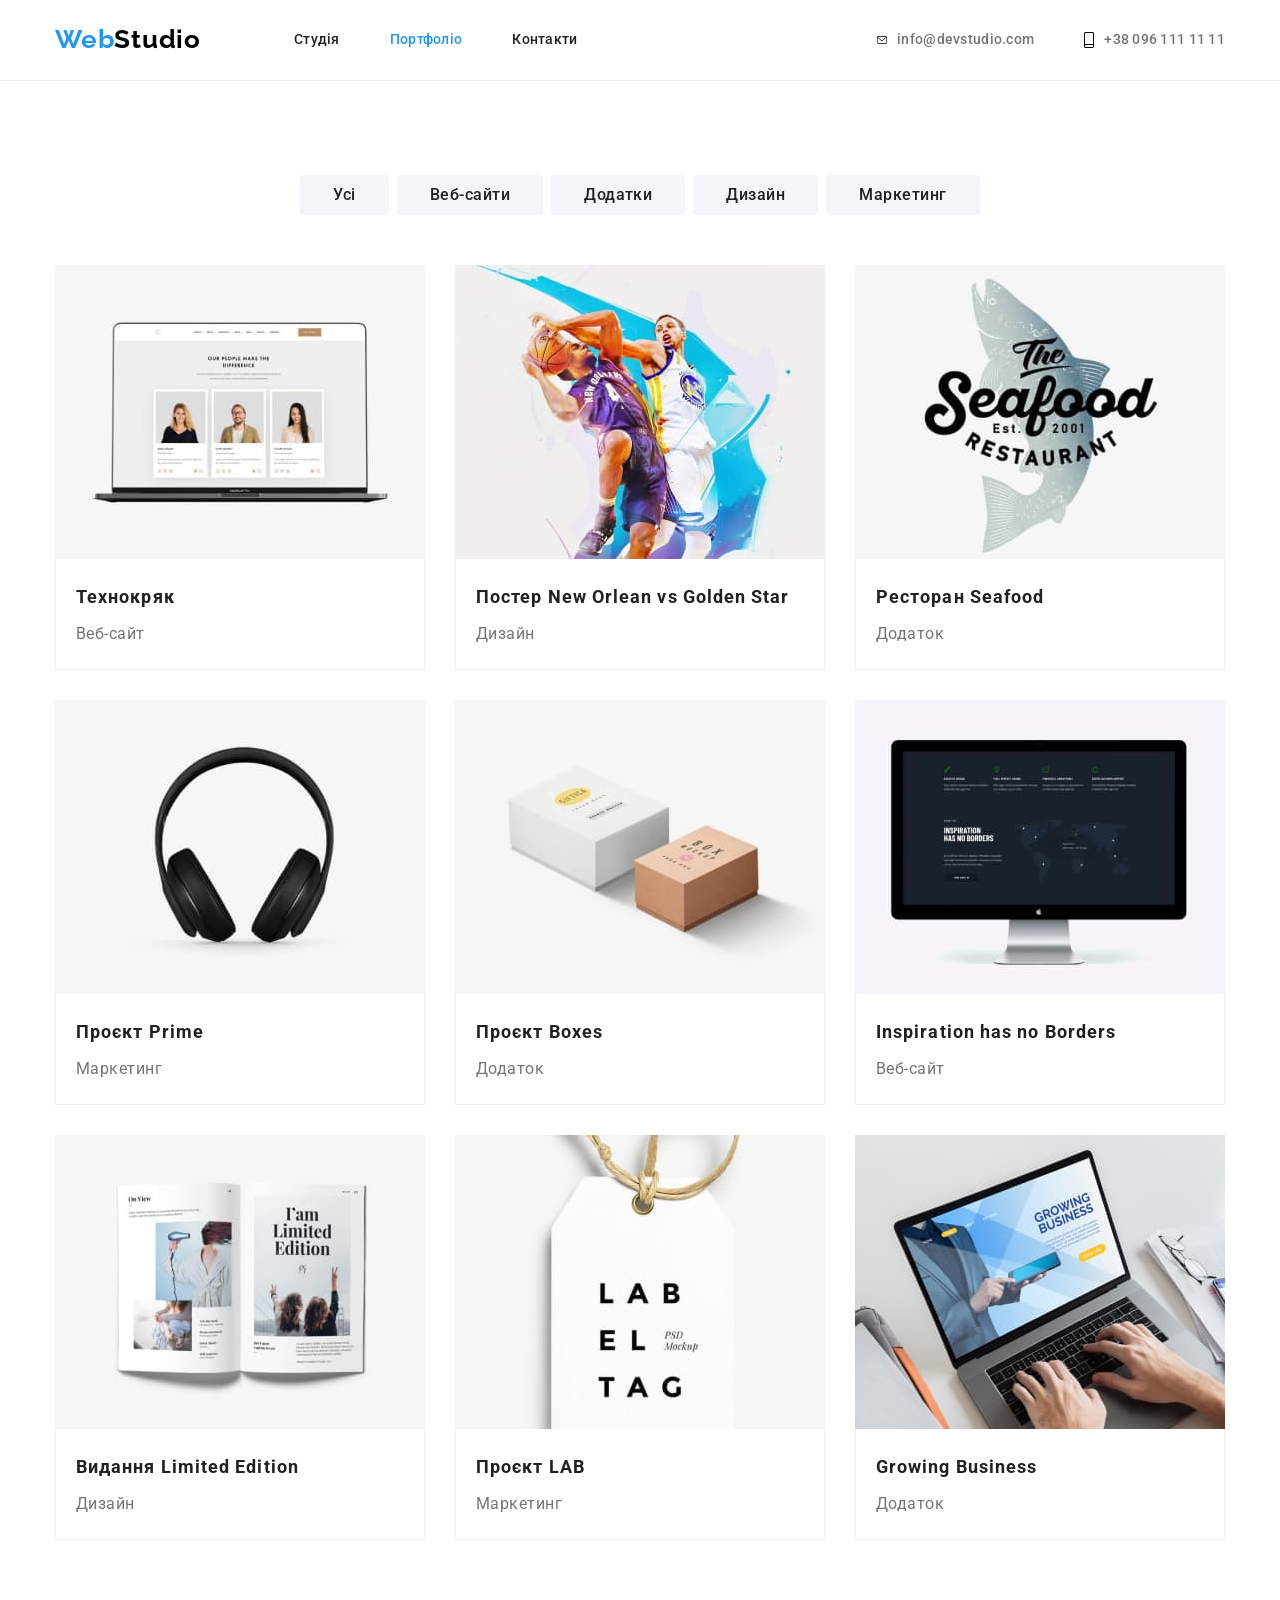
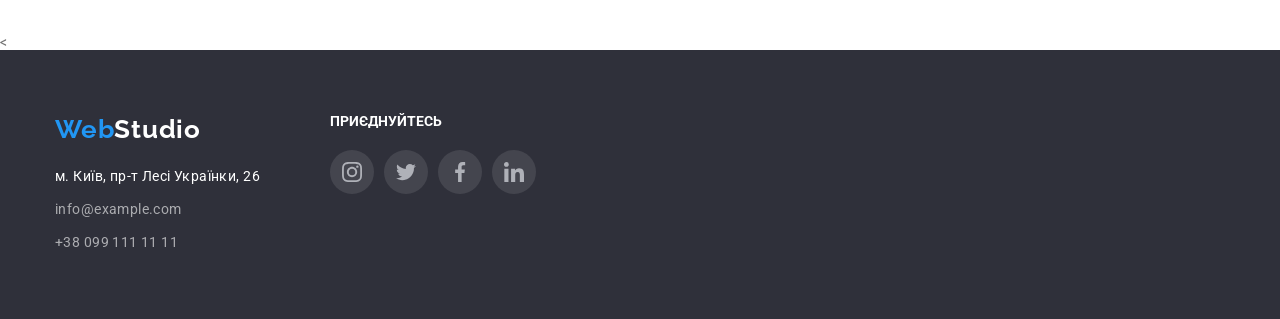
==== portfolio.html @ f7d69af6 "creation index.html" ====
<!DOCTYPE html>
<html lang="uk">
   <head>
      <meta charset="UTF-8">
      <meta http-equiv="X-UA-Compatible" content="IE=edge">
      <meta name="viewport" content="width=device-width, initial-scale=1.0">
      <title>Портфоліо</title>
      <link rel="stylesheet" href="https://fonts.googleapis.com/css2?family=Raleway:wght@700&family=Roboto:wght@400;500;700;900&display=swap">
      <link rel="stylesheet" href="https://cdnjs.cloudflare.com/ajax/libs/modern-normalize/1.1.0/modern-normalize.min.css">
      <link rel="stylesheet" href="https://cdnjs.cloudflare.com/ajax/libs/modern-normalize/1.1.0/modern-normalize.min.css">
      <link rel="stylesheet" href="./css/style.css">
   </head>
   <body class="page-portfolio">
      
      <!-- Site header -->
      <header class="page-header">
         <div class="page-header container">
            <a href="./index.html" class="logo" lang="en"> <span class="logo first-part">Web</span>Studio</a>
            <nav class="site-nav">
               <ul class="site-nav-list">
                  <li class="site-nav-list item">
                     <a href="./index.html" class="site-nav-list link">Студія</a>
                  </li>
                  <li class="site-nav-list item">
                     <a href="" class="site-nav-list link current">Портфоліо</a>
                  </li>
                  <li class="site-nav-list item">
                     <a href="" class="site-nav-list link">Контакти</a>
                  </li>
               </ul>
            </nav>
            <ul class="contact-list">
               <li class="contact-list item">
                  <div class="icon-envelope">
                     <svg class="contact-list-icon">
                        <use href="./images/icons.svg#icon-envelope"></use>
                     </svg>
                  </div>
                  <a href="mailto:info@devstudio.com" class="contact-list link">info@devstudio.com</a>
               </li>
               <li class="contact-list item">
                  <div class="icon-smartphone">
                     <svg class="contact-list-icon">
                        <use href="./images/icons.svg#icon-smartphone"></use>
                     </svg>
                  </div>
                  <a href="tel:+380961111111" class="contact-list link">+38 096 111 11 11</a>
               </li>
            </ul>
         </div>
      </header>
      <main>
         <section class="portfolio">
            <div class="portfolio container">
            <h1 class="portfolio-header">Портфоліо</h1>
                  <!-- Filter section-->
                  <ul class="filter-list">
                     <li class="filter-item">
                        <button type="button" class="button filter">
                           Усі
                        </button>
                     </li>
                     <li class="filter-item">
                        <button type="button" class="button filter">
                           Веб-сайти
                        </button>
                     </li>
                     <li class="filter-item">
                        <button type="button" class="button filter">
                           Додатки
                        </button>
                     </li>
                     <li class="filter-item">
                        <button type="button" class="button filter">
                           Дизайн
                        </button>
                     </li>
                     <li class="filter-item">
                        <button type="button" class="button filter">
                           Маркетинг
                        </button>
                     </li>
                  </ul>

                  <!-- Portfolio section-->
                  <ul class="portfolio-list">
                     <li class="portfolio-list-item">
                        <a href="" class="portfolio-list-link">  
                           <img class="portfolio-list-img" src="./images/web_site.jpg" alt="Веб сайт" width="370">
                           <div class="card">
                              <h2 class="portfolio-list-title">Технокряк</h2>
                              <p class="portfolio-list-text">Веб-сайт</p>
                           </div>
                        </a>
                     </li>
                     <li class="portfolio-list-item">
                        <a href="" class="portfolio-list-link">
                           <img class="portfolio-list-img" src="./images/design.jpg" alt="Дизайн" width="370">
                           <div class="card">
                              <h2 class="portfolio-list-title">Постер New Orlean vs Golden Star</h2>
                              <p class="portfolio-list-text">Дизайн</p>
                           </div>
                        </a>
                     </li>
                     <li class="portfolio-list-item">
                           <a href=""class="portfolio-list-link">
                              <img class="portfolio-list-img" src="./images/application.jpg" alt="Дизайн" width="370">
                              <div class="card" >
                                 <h2 class="portfolio-list-title">Ресторан Seafood</h2>
                                 <p class="portfolio-list-text">Додаток</p>
                              </div>
                           </a>
                     </li>
                     <li class="portfolio-list-item">
                        <a href="" class="portfolio-list-link">
                           <img class="portfolio-list-img" src="./images/marketing_2.jpg" alt="Маркетинг" width="370">
                           <div class="card" >
                              <h2 class="portfolio-list-title">Проєкт Prime</h2>
                              <p class="portfolio-list-text">Маркетинг</p>
                           </div>
                        </a>
                     </li>
                     <li class="portfolio-list-item">
                        <a href="" class="portfolio-list-link">
                           <img class="portfolio-list-img" src="./images/application_2.jpg" alt="Додаток" width="370">
                           <div class="card" >
                              <h2 class="portfolio-list-title">Проєкт Boxes</h2>
                              <p class="portfolio-list-text">Додаток</p>
                           </div>
                        </a>
                     </li>
                     <li class="portfolio-list-item">
                        <a href="" class="portfolio-list-link">
                           <img class="portfolio-list-img" src="./images/web_site_2.jpg" alt="Веб-сайт" width="370">
                           <div class="card" >
                              <h2 lang="en" class="portfolio-list-title">Inspiration has no Borders</h2>
                              <p class="portfolio-list-text">Веб-сайт</p>
                           </div>
                        </a>
                     </li>
                     <li class="portfolio-list-item">
                        <a href="" class="portfolio-list-link">
                           <img class="portfolio-list-img" src="./images/design_2.jpg" alt="Дизайн" width="370">
                           <div class="card" >
                              <h2 class="portfolio-list-title">Видання Limited Edition</h2>
                              <p class="portfolio-list-text">Дизайн</p>
                           </div>
                        </a>
                     </li>
                     <li class="portfolio-list-item">
                        <a href="" class="portfolio-list-link">
                           <img class="portfolio-list-img" src="./images/marketing_3.jpg" alt="Маркетинг" width="370">
                           <div class="card" >
                              <h2 class="portfolio-list-title">Проєкт LAB</h2>
                              <p class="portfolio-list-text">Маркетинг</p>
                           </div>
                        </a>
                     </li>
                     <li class="portfolio-list-item">
                        <a href="" class="portfolio-list-link">
                           <img class="portfolio-list-img" src="./images/application_3.jpg" alt="Додаток">
                           <div class="card" >
                              <h2 lang="en" class="portfolio-list-title">Growing Business</h2>
                              <p class="portfolio-list-text">Додаток</p>
                           </div>
                        </a>
                     </li>
                  </ul>
            </div>
         </section>
      </main>
      <!-- Contact section -->
      <<footer class="page-footer">
         <div class="page-footer container">
            <div class="page-footer-contact">
            <a href="./index.html" class="page-footer logo"> <span class="logo first-part">Web</span>Studio</a>
            <address class="contact">
               <ul class="footer-contact-list">
                  <li class="footer-contact-list item">
                     <a href="https://goo.gl/maps/CPtrU1FHBa2aNyZL9" target="_blank" rel="noopener noreferrer nofollow"class="footer-contact-list-link location"> м. Київ, пр-т Лесі Українки, 26</a>
                  </li>
                  <li class="footer-contact-list item">
                     <a href="mailto:info@example.com" class="footer-contact-list-link">info@example.com</a>
                  </li>
                  <li class="footer-contact-list item">
                     <a href="tel:+380991111111" class="footer-contact-list-link">+38 099 111 11 11</a>
                  </li>
               </ul>
            </address>
            </div>
            <div class="page-footer social-network">
               <p class="page-footer-title">Приєднуйтесь</p>
               <ul class="social-network">
               <li class="social-network item">
                  <a href="" class="social-network link">
                     <svg class="social-icon">
                        <use href="./images/icons.svg#icon-instagram"></use>
                     </svg>
                  </a>
               </li>
               <li class="social-network item">
                  <a href="" class="social-network link">
                     <svg class="social-icon">
                        <use href="./images/icons.svg#icon-twitter"></use>
                     </svg>
                  </a>
               </li>
               <li class="social-network item">
                  <a href="" class="social-network link">
                     <svg class="social-icon">
                        <use href="./images/icons.svg#icon-facebook"></use>
                     </svg>
                  </a>
               </li>
               <li class="social-network item">
                  <a href="" class="social-network link">
                     <svg class="social-icon">
                        <use href="./images/icons.svg#icon-linkedin"></use>
                     </svg>
                  </a>
               </li>
            </ul>
         </div>
      </footer>
   </body>
</html>
---- css/style.css ----
/* основной цвет текст #757575
вторичный цвет текста  #212121
белый цвет #FFFFFF
цвет ел адреса и телефона в футере rgba (255, 255, 255, 0.6)
цвет акцента #2196F3
цвет кнопок, цвет секции Наша команда #F5F4FA
цвет футера #2F303A */


:root { 
   --primery-text-color: #757575;
   --secondary-text-color: #212121;
   --accent-color: #2196F3;
   --footer-text-color: rgba (255, 255, 255, 0.6);
   --white-color: #FFFFFF;
   --footer-backround-color: #2F303A;
}

body {
   background-color: var(--white-color);
   color: var(--primery-text-color);

   font-family: 'Roboto', sans-serif;
   font-size: 14px;
   }

   h1,
   h2,
   h3,
   h4,
   h5,
   h6,
   p,
   ul {
      margin: 0;
      padding: 0;
   }


   .page-studio h2 {
   color: var(--secondary-text-color);
   font-weight: 700;
   font-size: 36px;
   line-height: 1.17;
   text-align: center;
   letter-spacing: 0.03em;
   }

/* Logo */
a.logo {
   display: block;
   margin-left: 0px;
   color:#000000;

   font-family: 'Raleway', sans-serif;
   font-weight: 700;
   font-size: 26px;
   line-height: 1.2;
   letter-spacing: 0.03em;
   text-decoration: none;
}

.page-footer .logo {
   color: var(--white-color);
}

.logo .first-part { 
   color: var(--accent-color);
}

/* Site header */
.page-header {
   font-weight: 500;
   font-size: 14px;
   line-height: 1.14;
   letter-spacing: 0.02em;
}

.container {
   width: 1200px;
   margin-left: auto;
   margin-right: auto;
   padding-left: 15px;
   padding-right: 15px;
}

.page-header.container {
   display: flex;
   align-items: center;
}

.site-nav {
   margin-left: 93px;
}

.site-nav-list {
   display: flex;
   margin-top: 0px;
   margin-bottom: 0px;

   list-style: none;
}

.site-nav-list .item {
   margin-right: 50px;
}

.site-nav-list .item:last-child {
   margin-right: 0px;
}

.site-nav-list .link {
   display: inline-block;
   margin-top: 0px;
   margin-bottom: 0px;
   padding-top: 32px;
   padding-bottom: 32px;

   color: var(--secondary-text-color);
   text-decoration: none;
}

.site-nav-list .link.current {
   color: var(--accent-color);
}

.page-header .link:hover,
.page-header .link:focus {
color: var(--accent-color);
}

.contact-list {
   display: flex;
   margin-top: 0px;
   margin-bottom: 0px;
   margin-left: auto;
   list-style: none;
}

.contact-list.item {
   margin-right: 50px;
}

.contact-list .item:nth-child(1n+2) {
   margin-right: 0px;
}

.contact-list.link {
   margin-top: 0px;
   margin-bottom: 0px;
   padding-top: 32px;
   padding-bottom: 32px;
   color: var(--primery-text-color);
   text-decoration: none;
}

.contact-list .link:last-child {
   margin-right: 0px;
}

.contact-list-icon {
   display:block;
   width: 10px;
   height: 16px;
}
.contact-list.item:hover,
.contact-list.item:focus {
   fill: var(--accent-color);
}

.icon-envelope {
   display: flex;
   justify-content: center;
   align-items: center;
   margin-right: 10px;
   padding-top: 32px;
   padding-bottom: 32px;
   cursor: pointer;
}

.icon-smartphone {
   display: flex;
   justify-content: center;
   align-items: center;
   margin-right: 10px;
   padding-top: 32px;
   padding-bottom: 32px;
   cursor: pointer;
}


/*-----СТОРІНКА СТУДІЯ------*/
/* Hero section */
.hero {
   max-width: 1600px;
   margin-left: auto;
   margin-right: auto;
   
   padding-top: 200px;
   padding-bottom: 200px;
   
   text-align: center;

   
   background-image: linear-gradient(
      to right,
   rgba(47, 48, 58, 0.4),
   rgba(47, 48, 58, 0.4)
   ), 
   url(../images/Background.jpg);
}

.hero.container {
   padding-top: 0;
   padding-bottom: 0;
   background: none;
}

.hero-title {
   margin-top: 0px;
   margin-bottom: 30px;
   margin-left: auto;
   margin-right: auto;
   max-width: 700px;

   color: var(--white-color);
   
   font-weight: 900;
   font-size: 44px;
   line-height: 1.36;
   letter-spacing: 0.06em;
   text-transform: uppercase;
}

.btn-hero {
   min-width: 215px;
   padding: 10px 32px;
   border-radius: 4px;
   border: 1px solid var(--accent-color);
   background-color: var(--accent-color);
   
   color: var(--white-color);

   font-weight: 700;
   font-size: 16px;
   line-height: 1.9;
   letter-spacing: 0.06em;

   cursor: pointer;
}

/*-----Features section------*/ 
.features {
   padding-top: 94px;
}
.features-title {
   position: absolute;
   width: 1px;
   height: 1px;
   margin: -1px;
   border: 0;
   padding: 0;

   white-space: nowrap;
   clip-path: inset(100%);
   clip: rect(0 0 0 0);
   overflow: hidden;
}

.features p {
   line-height: 1.7;
   letter-spacing: 0.03em;
}

.feature-list.title {
   margin-bottom: 10px;

   color: var(--secondary-text-color);
   font-weight: 700;
   font-size: 16px;
   line-height: 1.14;
   letter-spacing: 0.03em;
   text-transform: uppercase;
}

.features-list {
   list-style: none;
   display: flex;
}

.features-list.item {
   display: block;
   margin-right: 30px;
   width: 270px;
}

.features-list.item:nth-child(4n) {
   margin-right: 0;
}

.feature-icon {
   display: flex;
   margin-bottom: 30px;
   width: 270px;
   height: 120px;
   align-items: center;
   justify-content: center;
   background-color: #F5F4FA;
}

.icon-item {
   width: 70px;
   height: 70px;
}

/*------What we do section------*/

.work {
   padding-top: 94px;
   padding-bottom: 94px;
}

.work.container {
   padding-top: 0;
   padding-bottom: 0;
}

.work-title {
   margin-bottom: 50px;
}

.work-list {
   display: flex;
   justify-content: center;
   margin: 0;
   padding: 0;
   list-style: none;
}

.work-item {
   display: block;
   margin-right: 30px;
}

.work-item:nth-child(3n) {
   margin-right: 0px;
}

.work-img {
   display: block;
}

/* Our team section  */
   .team {
   padding-top: 94px;
   padding-bottom: 94px;
   
   background-color: #F5F4FA;
}

.team.container {
   padding-top: 0px;
   padding-bottom: 0px;
}

.team-title {
   margin-bottom: 50px;
}

.team-list {
   display: flex;
   justify-content: center;
   margin: 0;
   padding: 0;
   list-style: none;
}

.team-list.item {
   display: block;
   margin-right: 30px;
   border-radius: 0px 0px 4px 4px;
   text-align: center;

   box-shadow: 0px 4px 4px 0px rgba(0, 0, 0, 0.25);
}

.team-list.img {
   display: block;
}

.team-list.item:last-child {
   margin-right: 0px;
}

.team.members {
   padding-top: 30px;
   padding-bottom: 30px;
   
   background-color: var(--white-color);
}

.team-list-title {
   margin-bottom: 10px;
   
   color: var(--secondary-text-color);

   font-weight: 500;
   font-size: 16px;
   line-height: 1.19;
   letter-spacing: 0.03em;
}

.team-list-text {
   color: var(--primery-text-color);

   font-size: 16px;
   line-height: 1.19;
   letter-spacing: 0.03em;
   margin-bottom: 16px;
}

.social-network {
   display: flex;
   width: 206px;
   margin-left: auto;
   margin-right: auto;
   justify-content: space-between;
   align-items: center;
   list-style: none;
}

.social-network.item {
   display: block;
   width: 44px;
   height: 44px;
   margin: 0;
}

.social-network.link {
   display: flex;
   width: 44px;
   height: 44px;
   justify-content: center;
   fill: #AFB1B8;
   border-radius: 50%;
}

.social-icon {
   display: block;
   width: 20px;
   height: 20px;
}     

.social-network.link:hover,
.social-network.link:focus {
   background-color: var(--accent-color);
   fill: var(--white-color)
}

/* Regular customers Section */
.customers {
   padding-top: 94px;
   padding-bottom: 94px;
}

.customers.container {
   padding-top: 0px;
   padding-bottom: 0px;
}

.customers-title {
   margin-bottom: 50px;
}
.customers-list {
   display: flex;
   align-items: center;
   justify-content: space-between;
   list-style: none;
}

.customers-list.item {
   display: flex;
   justify-content: center; 
   align-items: center;
   width: 170px;
   height: 92px;
   border-radius: 8px;
   border: 1px solid #AFB1B8;
}

.customers-list.link {
   display: block;
   justify-content: center;
   align-items: baseline; 
   width: 106px;
   height: 60px;

}
.customers.icon {
   width: 106px;
   height: 60px;
   padding: 0px;
   fill: #AFB1B8;
}
.feature-icon {
   display: flex;
   margin-bottom: 30px;
   width: 270px;
   height: 120px;
   align-items: center;
   justify-content: center;
   background-color: #F5F4FA;
}

.icon-item {
   width: 70px;
   height: 70px;
}
.customers.icon:hover {
   fill: var(--accent-color);    
}


/*-----Contact section------*/
.page-footer {
   padding-top: 64px;
   padding-bottom: 64px;
   margin-left: auto;
   margin-right: auto;
   max-width: 1600px;
   background-color: var(--footer-backround-color);
}

.page-footer.container {
   display: flex;
   justify-content: flex-start;

   padding-top: 0px;
   padding-bottom: 0px;
}
.page-footer-contact {
   margin-right: 70px;
}
a.page-footer.logo {
   display: block;
   margin-bottom: 20px;

   padding-top: 0px;
   padding-bottom: 0px;
}

.footer-contact-list {
   list-style: none;
}

.footer-contact-list.item {
margin-bottom: 9px;
}

.footer-contact-list.item:last-child {
   margin-bottom: 0;
}

.footer-contact-list-link {
   color: rgba(255, 255, 255, 0.6);
   text-decoration: none;
   font-style: normal;
   font-size: 14px;
   line-height: 1.7;
   letter-spacing: 0.03em;
}

.location {
   color: var(--white-color);
}
.page-footer.social-network {
   display: block;
   margin: 0;
   padding: 0;
}
.page-footer-title {
   margin-bottom: 20px;
   font-weight: 700;
   line-height: 1.14; 
   letter-spacing: 3%;
   text-transform: uppercase;
   color: var(--white-color);
}

.page-footer .social-network.link {
   background-color: rgba(255, 255, 255, 0.1);
}

.page-footer .social-network.link:hover {
   background-color: var(--accent-color);
}

/*--------СТОРІНКА ПОРТФОЛІО*----------/
/* Filter */

.page-header {
   border-bottom: 1px solid #ECECEC;
} 

.page-header.container {
   border: none;
}

.portfolio-header {
   display: none;
}

.portfolio {
   padding-top: 94px;
   padding-bottom: 94px;
}

.portfolio.container {
   padding-top: 0px;
   padding-bottom: 0px;
}

.filter-list {
   display: flex;
   justify-content: center;

   margin-bottom: 50px;

   list-style: none;
}

.filter-item {
   display: block;

   margin-right: 8px;
}

.filter-item:last-child {
   margin-right: 0px;
}

.button {
   border-radius: 4px;
   padding: 6px 32px;
   border: 1px solid transparent;

   color: var(--secondary-text-color);
   font-weight: 500;
   font-size: 16px;
   line-height: 1.62;
   letter-spacing: 0.03em;

   background-color:#F5F4FA;

   cursor: pointer;
}

.filter:hover,
.filter:focus {
   color: var(--white-color);
   background-color: var(--accent-color);
   box-shadow: 0px 4px 4px 0px rgba(0, 0, 0, 0.25);
}

/* Portfolio */
.portfolio-main.container {
   padding-top: 94px;
}

.portfolio-list {
   display: flex;
   flex-wrap: wrap;
}

.portfolio-list-item {
   display: block;
   margin-right: 30px;
   margin-bottom: 30px;

   background-color: var(--white-color);

   list-style: none;
}
.portfolio-list-item:hover {
box-shadow: 0px 4px 4px 0px rgba(0, 0, 0, 0.25);
}

.portfolio-list-item:nth-child(3n) {
   margin-right: 0px;
}

.portfolio-list-item:nth-last-child(-n+3) {
   margin-bottom: 0px;
}

.portfolio-list-title {
   color: var(--secondary-text-color);

   font-weight: 700;
   font-size: 18px;
   line-height: 2.0;
   letter-spacing: 0.06em;
}
.portfolio-list-link {
   color: var(--primery-text-color);

   font-size: 16px;
   line-height: 1.88;
   letter-spacing: 0.03em;

   text-decoration: none;
}

.portfolio-list-img {
   display: block;
}

.portfolio-list-title {
   margin-bottom: 4px;
}

.card {
   padding: 20px 20px;

   border-right: 1px solid #EEEEEE;
   border-bottom: 1px solid #EEEEEE;
   border-left: 1px solid #EEEEEE;
}
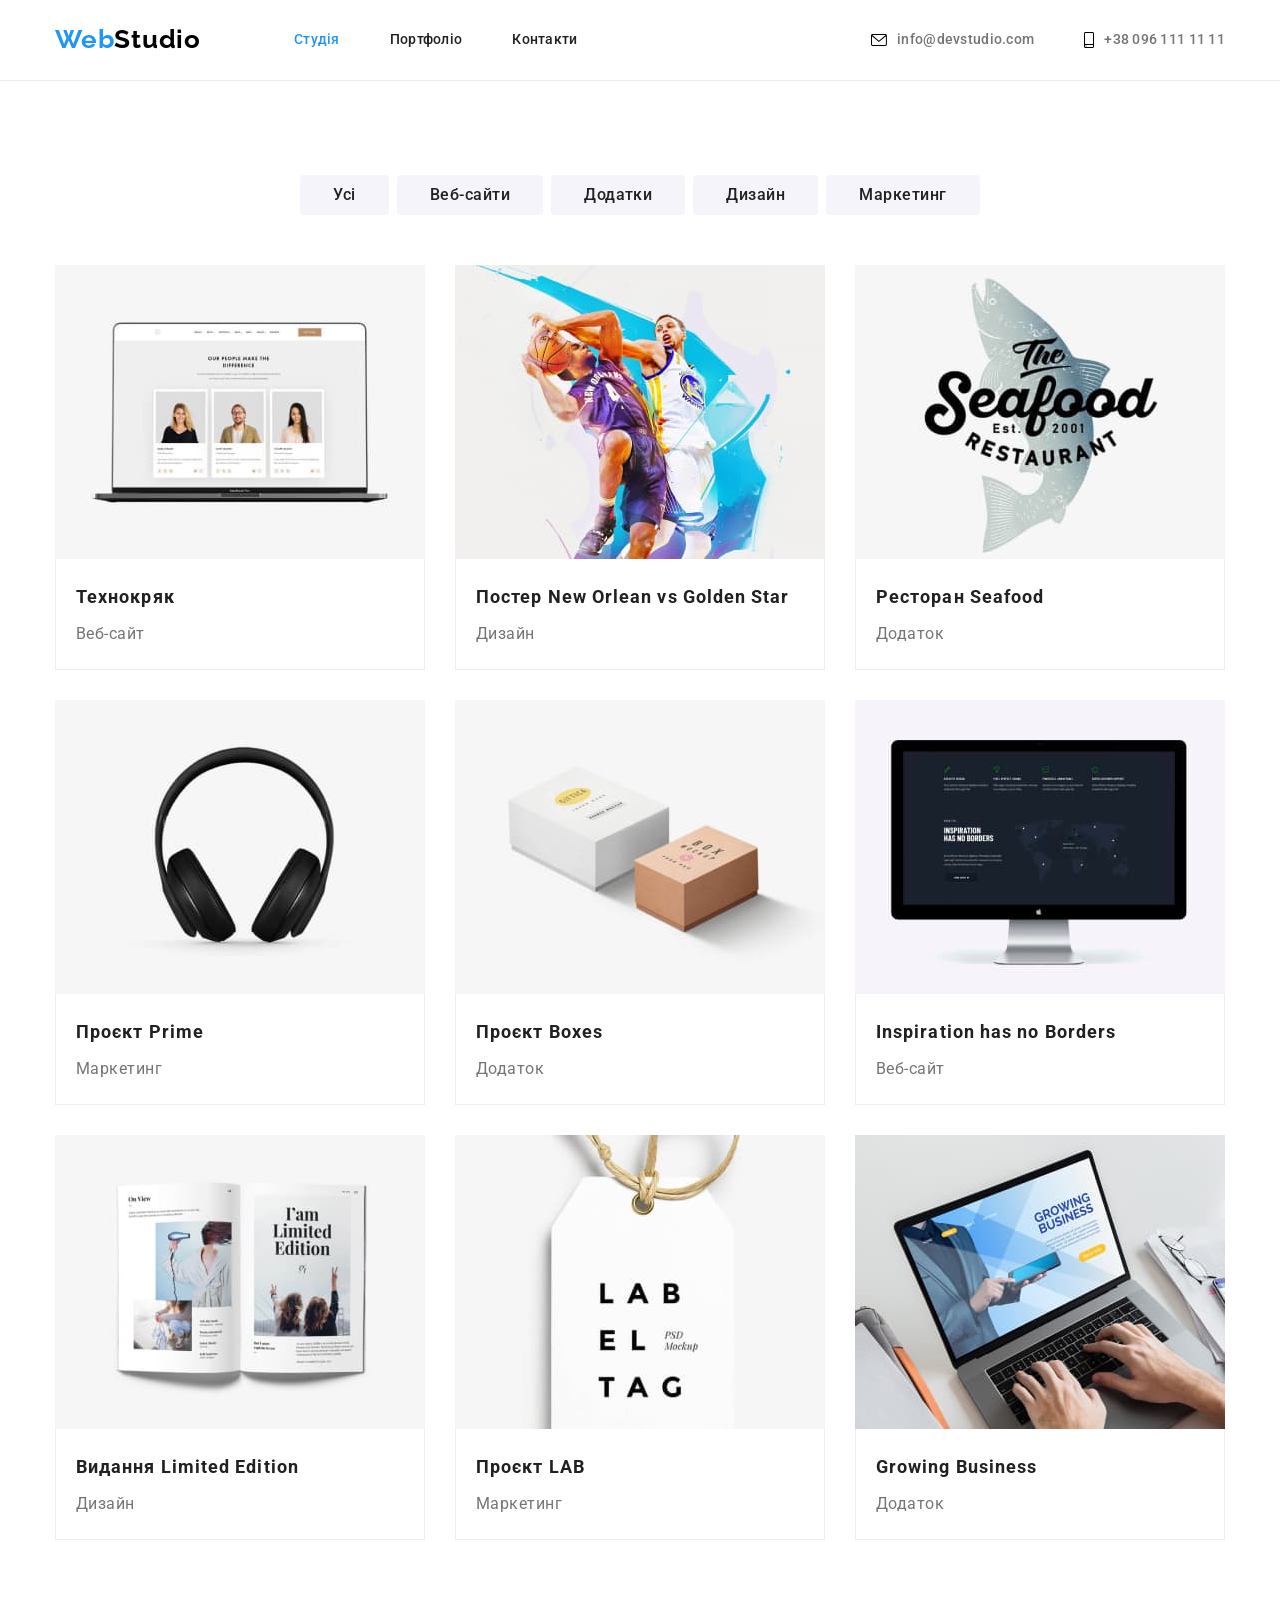
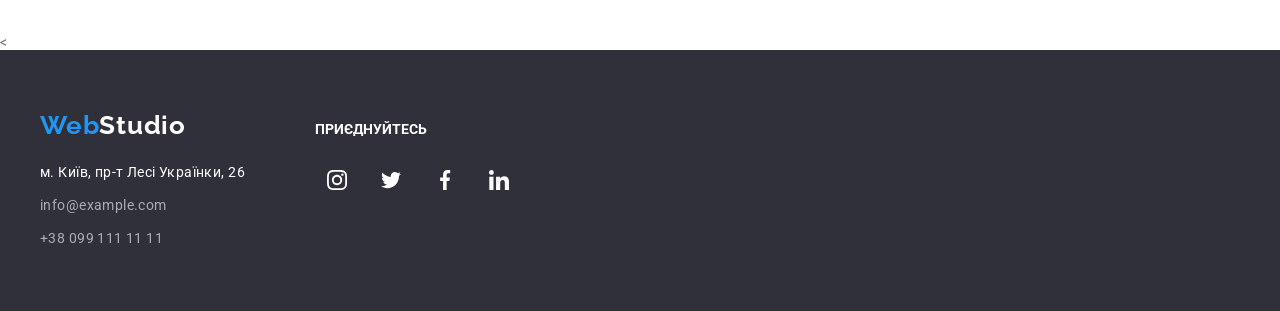
==== commit ff3fafcb: "error correction" ====
--- a/portfolio.html
+++ b/portfolio.html
@@ -19,10 +19,10 @@
             <nav class="site-nav">
                <ul class="site-nav-list">
                   <li class="site-nav-list item">
-                     <a href="./index.html" class="site-nav-list link">Студія</a>
+                     <a href="./index.html" class="site-nav-list link current">Студія</a>
                   </li>
                   <li class="site-nav-list item">
-                     <a href="" class="site-nav-list link current">Портфоліо</a>
+                     <a href="./portfolio.html" class="site-nav-list link">Портфоліо</a>
                   </li>
                   <li class="site-nav-list item">
                      <a href="" class="site-nav-list link">Контакти</a>
@@ -31,20 +31,19 @@
             </nav>
             <ul class="contact-list">
                <li class="contact-list item">
-                  <div class="icon-envelope">
-                     <svg class="contact-list-icon">
-                        <use href="./images/icons.svg#icon-envelope"></use>
-                     </svg>
-                  </div>
-                  <a href="mailto:info@devstudio.com" class="contact-list link">info@devstudio.com</a>
+                  <a href="mailto:info@devstudio.com" class="contact-list link">
+                     <svg class="icon-envelope">
+                        <use class="envelope" href="./images/icons.svg#icon-envelope"></use>
+                     </svg>
+                     info@devstudio.com</a>
                </li>
                <li class="contact-list item">
-                  <div class="icon-smartphone">
-                     <svg class="contact-list-icon">
+                  <a href="tel:+380961111111" class="contact-list link">
+                     <svg class="icon-smartphone">
                         <use href="./images/icons.svg#icon-smartphone"></use>
                      </svg>
-                  </div>
-                  <a href="tel:+380961111111" class="contact-list link">+38 096 111 11 11</a>
+                     +38 096 111 11 11
+                  </a>
                </li>
             </ul>
          </div>
--- a/css/style.css
+++ b/css/style.css
@@ -146,6 +146,9 @@
 }
 
 .contact-list.link {
+   display: flex;
+   justify-content: center;
+   align-items: center;
    margin-top: 0px;
    margin-bottom: 0px;
    padding-top: 32px;
@@ -158,34 +161,22 @@
    margin-right: 0px;
 }
 
-.contact-list-icon {
-   display:block;
+.icon-smartphone {
    width: 10px;
    height: 16px;
-}
-.contact-list.item:hover,
-.contact-list.item:focus {
+   margin-right: 10px;
+}
+
+.icon-envelope {
+   width: 16px;
+   height: 12px;
+   margin-right: 10px;
+}
+
+
+.contact-list.link:hover,
+.contact-list.link:focus {
    fill: var(--accent-color);
-}
-
-.icon-envelope {
-   display: flex;
-   justify-content: center;
-   align-items: center;
-   margin-right: 10px;
-   padding-top: 32px;
-   padding-bottom: 32px;
-   cursor: pointer;
-}
-
-.icon-smartphone {
-   display: flex;
-   justify-content: center;
-   align-items: center;
-   margin-right: 10px;
-   padding-top: 32px;
-   padding-bottom: 32px;
-   cursor: pointer;
 }
 
 
@@ -438,9 +429,9 @@
 
 .social-network.link {
    display: flex;
+   justify-content: center;
    width: 44px;
    height: 44px;
-   justify-content: center;
    fill: #AFB1B8;
    border-radius: 50%;
 }
@@ -453,6 +444,7 @@
 
 .social-network.link:hover,
 .social-network.link:focus {
+   outline: none;
    background-color: var(--accent-color);
    fill: var(--white-color)
 }
@@ -479,82 +471,68 @@
 }
 
 .customers-list.item {
-   display: flex;
-   justify-content: center; 
+   width: 170px;
+   height: 92px;
+}
+
+.customers-list-link {
+   display: flex;
+   justify-content: center;
    align-items: center;
-   width: 170px;
+   width: 170px;                       
    height: 92px;
    border-radius: 8px;
    border: 1px solid #AFB1B8;
-}
-
-.customers-list.link {
-   display: block;
-   justify-content: center;
-   align-items: baseline; 
+   fill: #AFB1B8;
+}
+
+.customers-icon {
+   display: block;
    width: 106px;
    height: 60px;
-
-}
-.customers.icon {
-   width: 106px;
-   height: 60px;
-   padding: 0px;
-   fill: #AFB1B8;
-}
-.feature-icon {
-   display: flex;
-   margin-bottom: 30px;
-   width: 270px;
-   height: 120px;
-   align-items: center;
-   justify-content: center;
-   background-color: #F5F4FA;
-}
-
-.icon-item {
-   width: 70px;
-   height: 70px;
-}
-.customers.icon:hover {
+}
+
+.customers-list-link:hover {
+   border: 1px solid var(--accent-color);
    fill: var(--accent-color);    
 }
-
+.customers-list-link:focus {
+   outline: none;
+   border: 1px solid var(--accent-color);
+   fill: var(--accent-color);
+}
 
 /*-----Contact section------*/
 .page-footer {
-   padding-top: 64px;
-   padding-bottom: 64px;
-   margin-left: auto;
-   margin-right: auto;
-   max-width: 1600px;
+   padding-top: 60px;
+   padding-bottom: 60px;
    background-color: var(--footer-backround-color);
 }
 
 .page-footer.container {
    display: flex;
-   justify-content: flex-start;
+   align-items: baseline;
+   padding: 0;
+}
+
+.page-footer-contact {
+   margin-right: 70px;
+}
+
+a.page-footer.logo {
+   display: block;
+   margin-bottom: 20px;
 
    padding-top: 0px;
    padding-bottom: 0px;
 }
-.page-footer-contact {
-   margin-right: 70px;
-}
-a.page-footer.logo {
-   display: block;
-   margin-bottom: 20px;
-
-   padding-top: 0px;
-   padding-bottom: 0px;
-}
 
 .footer-contact-list {
    list-style: none;
 }
 
 .footer-contact-list.item {
-margin-bottom: 9px;
+   margin-bottom: 9px;
 }
 
 .footer-contact-list.item:last-child {
@@ -578,6 +556,7 @@
    margin: 0;
    padding: 0;
 }
+
 .page-footer-title {
    margin-bottom: 20px;
    font-weight: 700;
@@ -586,14 +565,11 @@
    text-transform: uppercase;
    color: var(--white-color);
 }
-
-.page-footer .social-network.link {
-   background-color: rgba(255, 255, 255, 0.1);
-}
-
-.page-footer .social-network.link:hover {
-   background-color: var(--accent-color);
-}
+.page-footer .social-icon {
+   fill: var(--white-color);
+}
+
+
 
 /*--------СТОРІНКА ПОРТФОЛІО*----------/
 /* Filter */
@@ -681,9 +657,6 @@
 
    list-style: none;
 }
-.portfolio-list-item:hover {
-box-shadow: 0px 4px 4px 0px rgba(0, 0, 0, 0.25);
-}
 
 .portfolio-list-item:nth-child(3n) {
    margin-right: 0px;
@@ -702,6 +675,7 @@
    letter-spacing: 0.06em;
 }
 .portfolio-list-link {
+   display: block;
    color: var(--primery-text-color);
 
    font-size: 16px;
@@ -709,6 +683,10 @@
    letter-spacing: 0.03em;
 
    text-decoration: none;
+}
+
+.portfolio-list-link:hover {
+   box-shadow: 0px 4px 4px 0px rgba(0, 0, 0, 0.25);
 }
 
 .portfolio-list-img {
